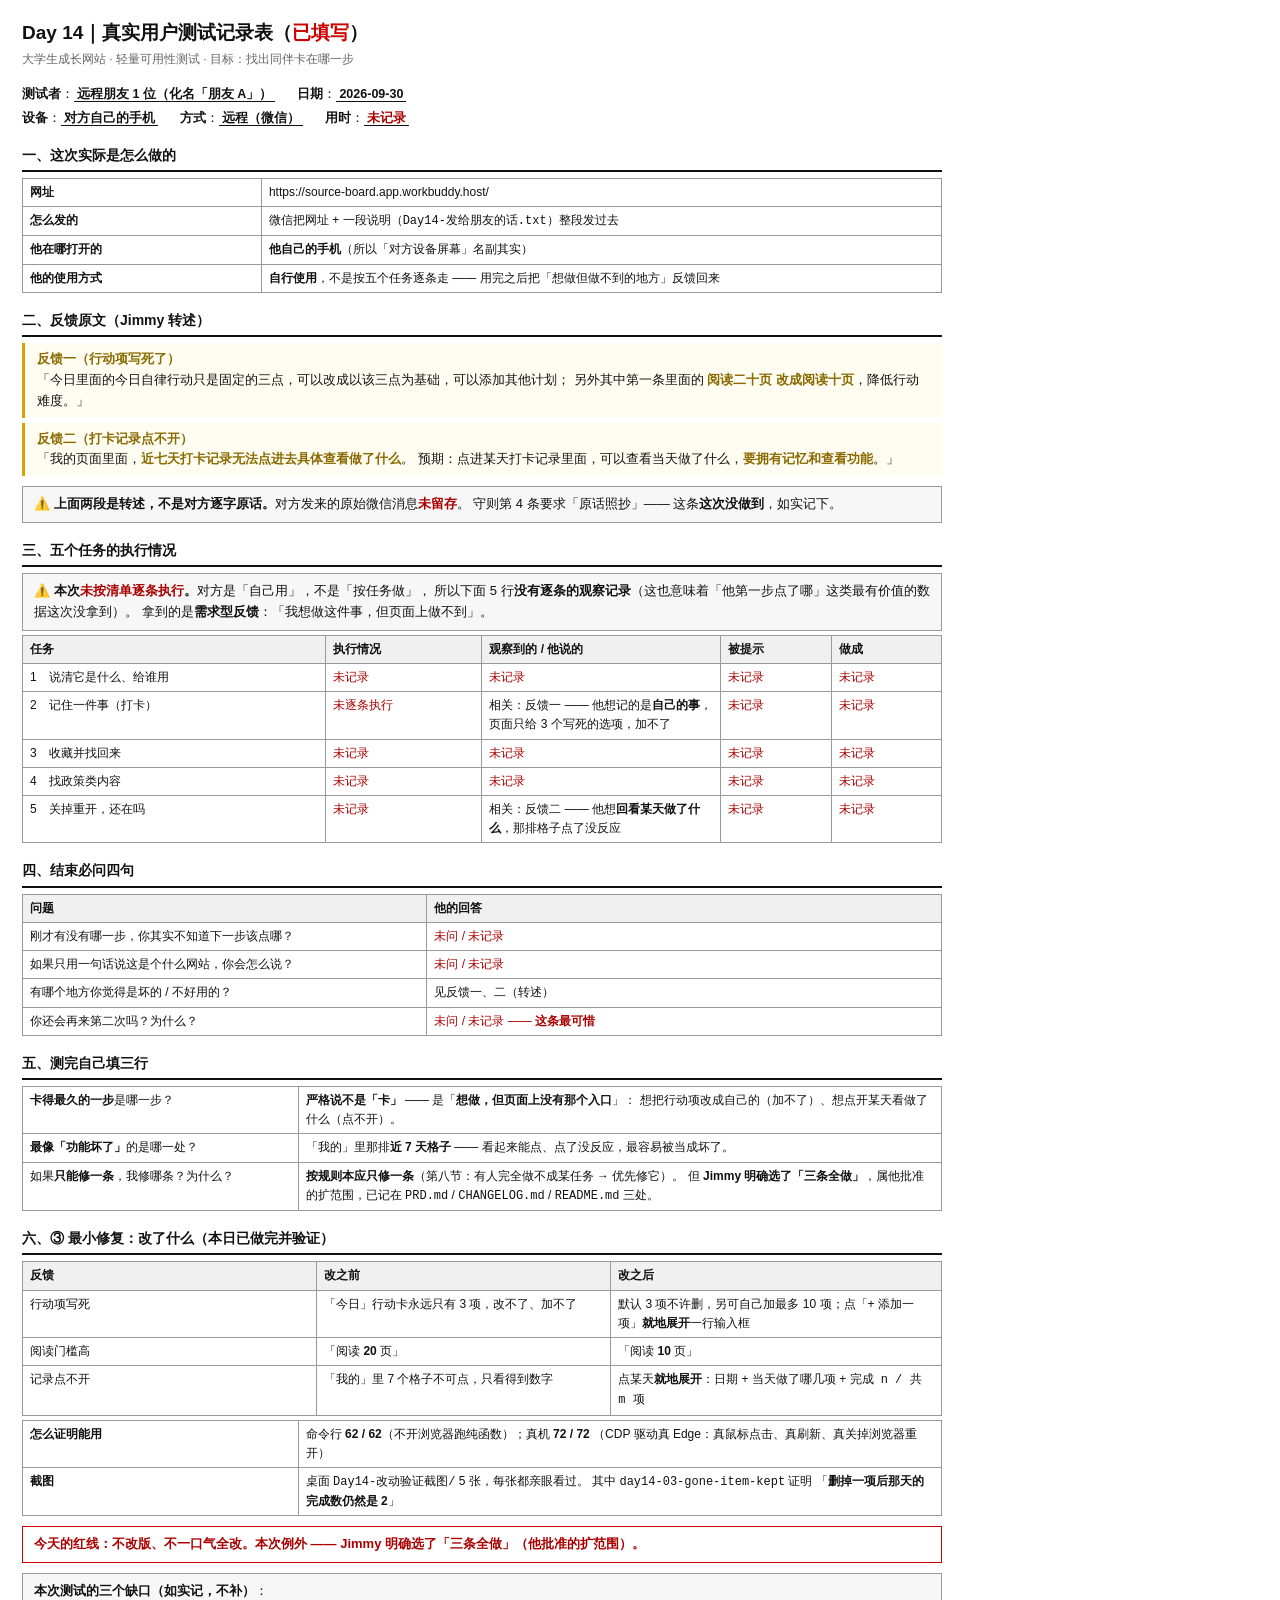
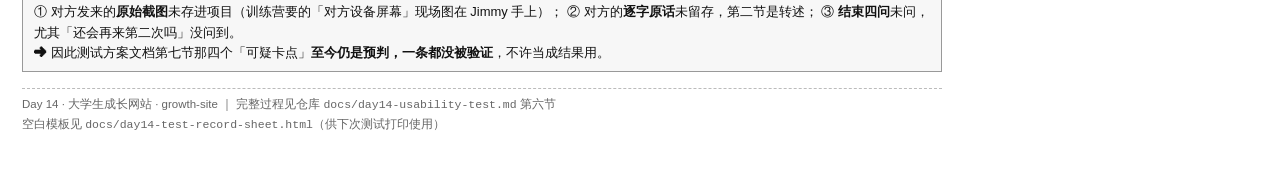
==== docs/day14-test-record-filled.html @ 6cd75ec1 "Day 14｜真人测试结果归档 ＋ 修正 AGENTS.md 一句过时的话 改了什么：AGENTS.md 升 v1.1，只改第 4 条第 11 项 —— 原文写「界面上没有任何删除入口」，而昨天加了第" ====
<!DOCTYPE html>
<html lang="zh-CN">
<head>
<meta charset="UTF-8">
<title>Day 14｜真实用户测试记录表（已填写）</title>
<style>
  /* 这一份要能直接截图 / 打印，所以强制走浅色底。 */
  html, body { background: #fff; color: #111; }
  body {
    font-family: "Microsoft YaHei", "PingFang SC", "Segoe UI", sans-serif;
    font-size: 13px; line-height: 1.6;
    margin: 0; padding: 18px 22px 30px;
    max-width: 920px;
  }
  h1 { font-size: 19px; margin: 0 0 2px; }
  .sub { color: #666; font-size: 12px; margin: 0 0 14px; }
  h2 {
    font-size: 14px; margin: 16px 0 6px; padding-bottom: 4px;
    border-bottom: 2px solid #111;
  }
  .meta-line { display: flex; gap: 22px; flex-wrap: wrap; font-size: 12.5px; margin-bottom: 4px; }
  .fill { font-weight: 700; border-bottom: 1px solid #111; padding: 0 3px; }
  table { border-collapse: collapse; width: 100%; margin-top: 4px; }
  th, td { border: 1px solid #999; padding: 4px 7px; vertical-align: top; font-size: 12px; }
  th { background: #f0f0f0; font-weight: 600; text-align: left; }
  .quote { background: #fffdf2; border-left: 3px solid #d9a300; padding: 6px 12px; margin: 5px 0; }
  .quote b { color: #8a6a00; }
  .warn { border: 1px solid #c00; color: #a00; padding: 7px 11px; margin-top: 10px; font-weight: 600; }
  .note { border: 1px solid #999; background: #f7f7f7; padding: 7px 11px; margin-top: 10px; }
  .key { color: #a00; font-weight: 700; }
  .miss { color: #a00; }
  .foot { margin-top: 16px; font-size: 11.5px; color: #666; border-top: 1px dashed #bbb; padding-top: 6px; }
  @media print {
    body { padding: 0 10mm; font-size: 12px; }
    tr { page-break-inside: avoid; }
  }
</style>
</head>
<body>

<h1>Day 14｜真实用户测试记录表（<span style="color:#c00">已填写</span>）</h1>
<p class="sub">大学生成长网站 · 轻量可用性测试 · 目标：找出同伴卡在哪一步</p>

<div class="meta-line">
  <span><b>测试者</b>：<span class="fill">远程朋友 1 位（化名「朋友 A」）</span></span>
  <span><b>日期</b>：<span class="fill">2026-09-30</span></span>
</div>
<div class="meta-line">
  <span><b>设备</b>：<span class="fill">对方自己的手机</span></span>
  <span><b>方式</b>：<span class="fill">远程（微信）</span></span>
  <span><b>用时</b>：<span class="fill miss">未记录</span></span>
</div>

<h2>一、这次实际是怎么做的</h2>
<table>
  <tbody>
    <tr><td style="width:26%"><b>网址</b></td><td>https://source-board.app.workbuddy.host/</td></tr>
    <tr><td><b>怎么发的</b></td><td>微信把网址 + 一段说明（<code>Day14-发给朋友的话.txt</code>）整段发过去</td></tr>
    <tr><td><b>他在哪打开的</b></td><td><b>他自己的手机</b>（所以「对方设备屏幕」名副其实）</td></tr>
    <tr><td><b>他的使用方式</b></td><td><b>自行使用</b>，不是按五个任务逐条走 —— 用完之后把「想做但做不到的地方」反馈回来</td></tr>
  </tbody>
</table>

<h2>二、反馈原文（Jimmy 转述）</h2>
<div class="quote">
  <b>反馈一（行动项写死了）</b><br>
  「今日里面的今日自律行动只是固定的三点，可以改成以该三点为基础，可以添加其他计划；
  另外其中第一条里面的 <b>阅读二十页 改成阅读十页</b>，降低行动难度。」
</div>
<div class="quote">
  <b>反馈二（打卡记录点不开）</b><br>
  「我的页面里面，<b>近七天打卡记录无法点进去具体查看做了什么</b>。
  预期：点进某天打卡记录里面，可以查看当天做了什么，<b>要拥有记忆和查看功能</b>。」
</div>
<div class="note">
  ⚠️ <b>上面两段是转述，不是对方逐字原话。</b>对方发来的原始微信消息<b class="miss">未留存</b>。
  守则第 4 条要求「原话照抄」—— 这条<b>这次没做到</b>，如实记下。
</div>

<h2>三、五个任务的执行情况</h2>
<div class="note" style="margin-top:4px">
  <b>⚠️ 本次<b class="miss">未按清单逐条执行</b>。</b>对方是「自己用」，不是「按任务做」，
  所以下面 5 行<b>没有逐条的观察记录</b>（这也意味着「他第一步点了哪」这类最有价值的数据这次没拿到）。
  拿到的是<b>需求型反馈</b>：「我想做这件事，但页面上做不到」。
</div>
<table>
  <thead>
    <tr>
      <th style="width:33%">任务</th>
      <th style="width:17%">执行情况</th>
      <th style="width:26%">观察到的 / 他说的</th>
      <th style="width:12%">被提示</th>
      <th style="width:12%">做成</th>
    </tr>
  </thead>
  <tbody>
    <tr>
      <td>1　说清它是什么、给谁用</td>
      <td class="miss">未记录</td>
      <td class="miss">未记录</td>
      <td class="miss">未记录</td>
      <td class="miss">未记录</td>
    </tr>
    <tr>
      <td>2　记住一件事（打卡）</td>
      <td class="miss">未逐条执行</td>
      <td>相关：反馈一 —— 他想记的是<b>自己的事</b>，页面只给 3 个写死的选项，加不了</td>
      <td class="miss">未记录</td>
      <td class="miss">未记录</td>
    </tr>
    <tr>
      <td>3　收藏并找回来</td>
      <td class="miss">未记录</td>
      <td class="miss">未记录</td>
      <td class="miss">未记录</td>
      <td class="miss">未记录</td>
    </tr>
    <tr>
      <td>4　找政策类内容</td>
      <td class="miss">未记录</td>
      <td class="miss">未记录</td>
      <td class="miss">未记录</td>
      <td class="miss">未记录</td>
    </tr>
    <tr>
      <td>5　关掉重开，还在吗</td>
      <td class="miss">未记录</td>
      <td>相关：反馈二 —— 他想<b>回看某天做了什么</b>，那排格子点了没反应</td>
      <td class="miss">未记录</td>
      <td class="miss">未记录</td>
    </tr>
  </tbody>
</table>

<h2>四、结束必问四句</h2>
<table>
  <thead>
    <tr><th style="width:44%">问题</th><th>他的回答</th></tr>
  </thead>
  <tbody>
    <tr><td>刚才有没有哪一步，你其实不知道下一步该点哪？</td><td class="miss">未问 / 未记录</td></tr>
    <tr><td>如果只用一句话说这是个什么网站，你会怎么说？</td><td class="miss">未问 / 未记录</td></tr>
    <tr><td>有哪个地方你觉得是坏的 / 不好用的？</td><td>见反馈一、二（转述）</td></tr>
    <tr><td>你还会再来第二次吗？为什么？</td><td class="miss">未问 / 未记录 —— <b>这条最可惜</b></td></tr>
  </tbody>
</table>

<h2>五、测完自己填三行</h2>
<table>
  <tbody>
    <tr><td style="width:30%"><b>卡得最久的一步</b>是哪一步？</td>
        <td><b>严格说不是「卡」</b> —— 是「<b>想做，但页面上没有那个入口</b>」：
            想把行动项改成自己的（加不了）、想点开某天看做了什么（点不开）。</td></tr>
    <tr><td><b>最像「功能坏了」</b>的是哪一处？</td>
        <td>「我的」里那排<b>近 7 天格子</b> —— 看起来能点、点了没反应，最容易被当成坏了。</td></tr>
    <tr><td>如果<b>只能修一条</b>，我修哪条？为什么？</td>
        <td><b>按规则本应只修一条</b>（第八节：有人完全做不成某任务 → 优先修它）。
            但 <b>Jimmy 明确选了「三条全做」</b>，属他批准的扩范围，已记在
            <code>PRD.md</code> / <code>CHANGELOG.md</code> / <code>README.md</code> 三处。</td></tr>
  </tbody>
</table>

<h2>六、③ 最小修复：改了什么（本日已做完并验证）</h2>
<table>
  <thead>
    <tr><th style="width:32%">反馈</th><th style="width:32%">改之前</th><th>改之后</th></tr>
  </thead>
  <tbody>
    <tr><td>行动项写死</td><td>「今日」行动卡永远只有 3 项，改不了、加不了</td>
        <td>默认 3 项不许删，另可自己加最多 10 项；点「+ 添加一项」<b>就地展开</b>一行输入框</td></tr>
    <tr><td>阅读门槛高</td><td>「阅读 <b>20</b> 页」</td><td>「阅读 <b>10</b> 页」</td></tr>
    <tr><td>记录点不开</td><td>「我的」里 7 个格子不可点，只看得到数字</td>
        <td>点某天<b>就地展开</b>：日期 + 当天做了哪几项 + <code>完成 n / 共 m 项</code></td></tr>
  </tbody>
</table>
<table>
  <tbody>
    <tr><td style="width:30%"><b>怎么证明能用</b></td>
        <td>命令行 <b>62 / 62</b>（不开浏览器跑纯函数）；真机 <b>72 / 72</b>
            （CDP 驱动真 Edge：真鼠标点击、真刷新、真关掉浏览器重开）</td></tr>
    <tr><td><b>截图</b></td>
        <td>桌面 <code>Day14-改动验证截图/</code> 5 张，每张都亲眼看过。
            其中 <code>day14-03-gone-item-kept</code> 证明
            「<b>删掉一项后那天的完成数仍然是 2</b>」</td></tr>
  </tbody>
</table>

<div class="warn">
  今天的红线：不改版、不一口气全改。<b>本次例外</b> —— Jimmy 明确选了「三条全做」（他批准的扩范围）。
</div>

<div class="note">
  <b>本次测试的三个缺口（如实记，不补）</b>：<br>
  ① 对方发来的<b>原始截图</b>未存进项目（训练营要的「对方设备屏幕」现场图在 Jimmy 手上）；
  ② 对方的<b>逐字原话</b>未留存，第二节是转述；
  ③ <b>结束四问</b>未问，尤其「还会再来第二次吗」没问到。<br>
  ➜ 因此测试方案文档第七节那四个「可疑卡点」<b>至今仍是预判，一条都没被验证</b>，不许当成结果用。
</div>

<p class="foot">
  Day 14 · 大学生成长网站 · growth-site ｜ 完整过程见仓库 <code>docs/day14-usability-test.md</code> 第六节<br>
  空白模板见 <code>docs/day14-test-record-sheet.html</code>（供下次测试打印使用）
</p>

</body>
</html>
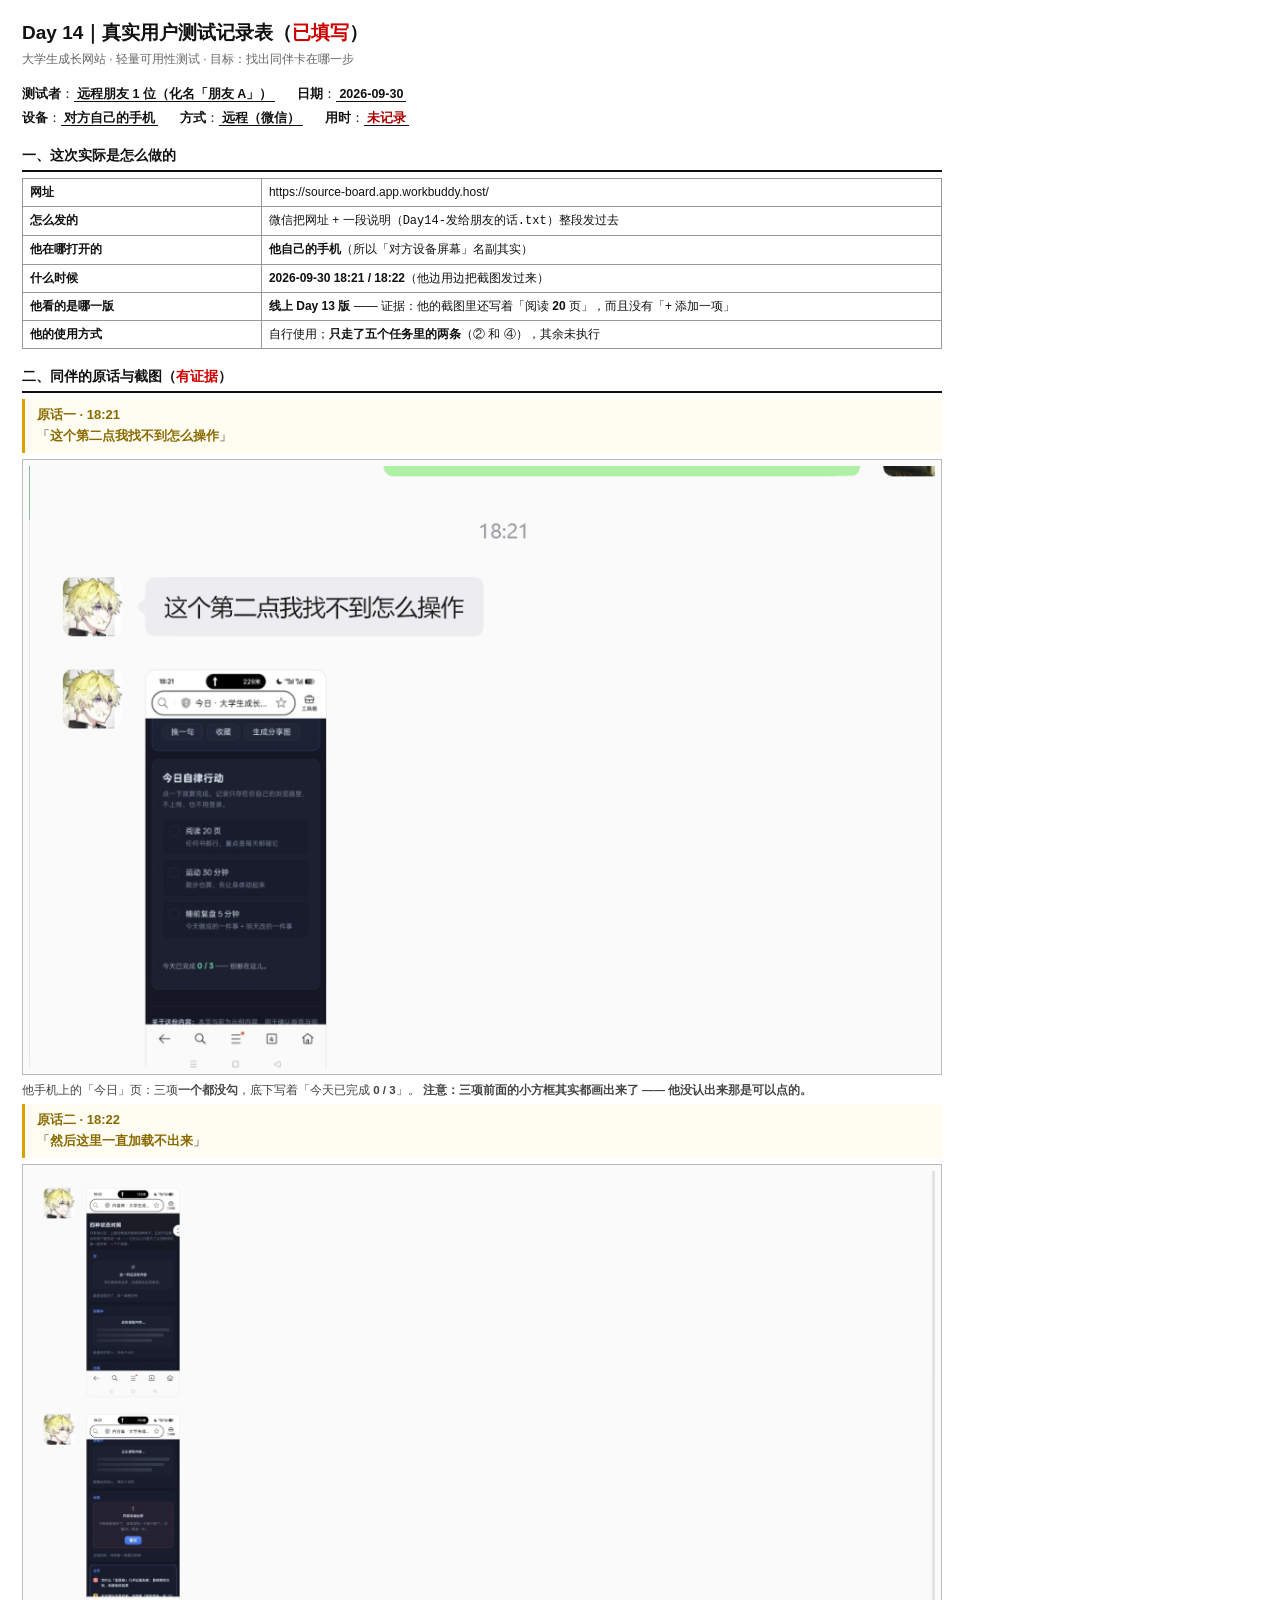
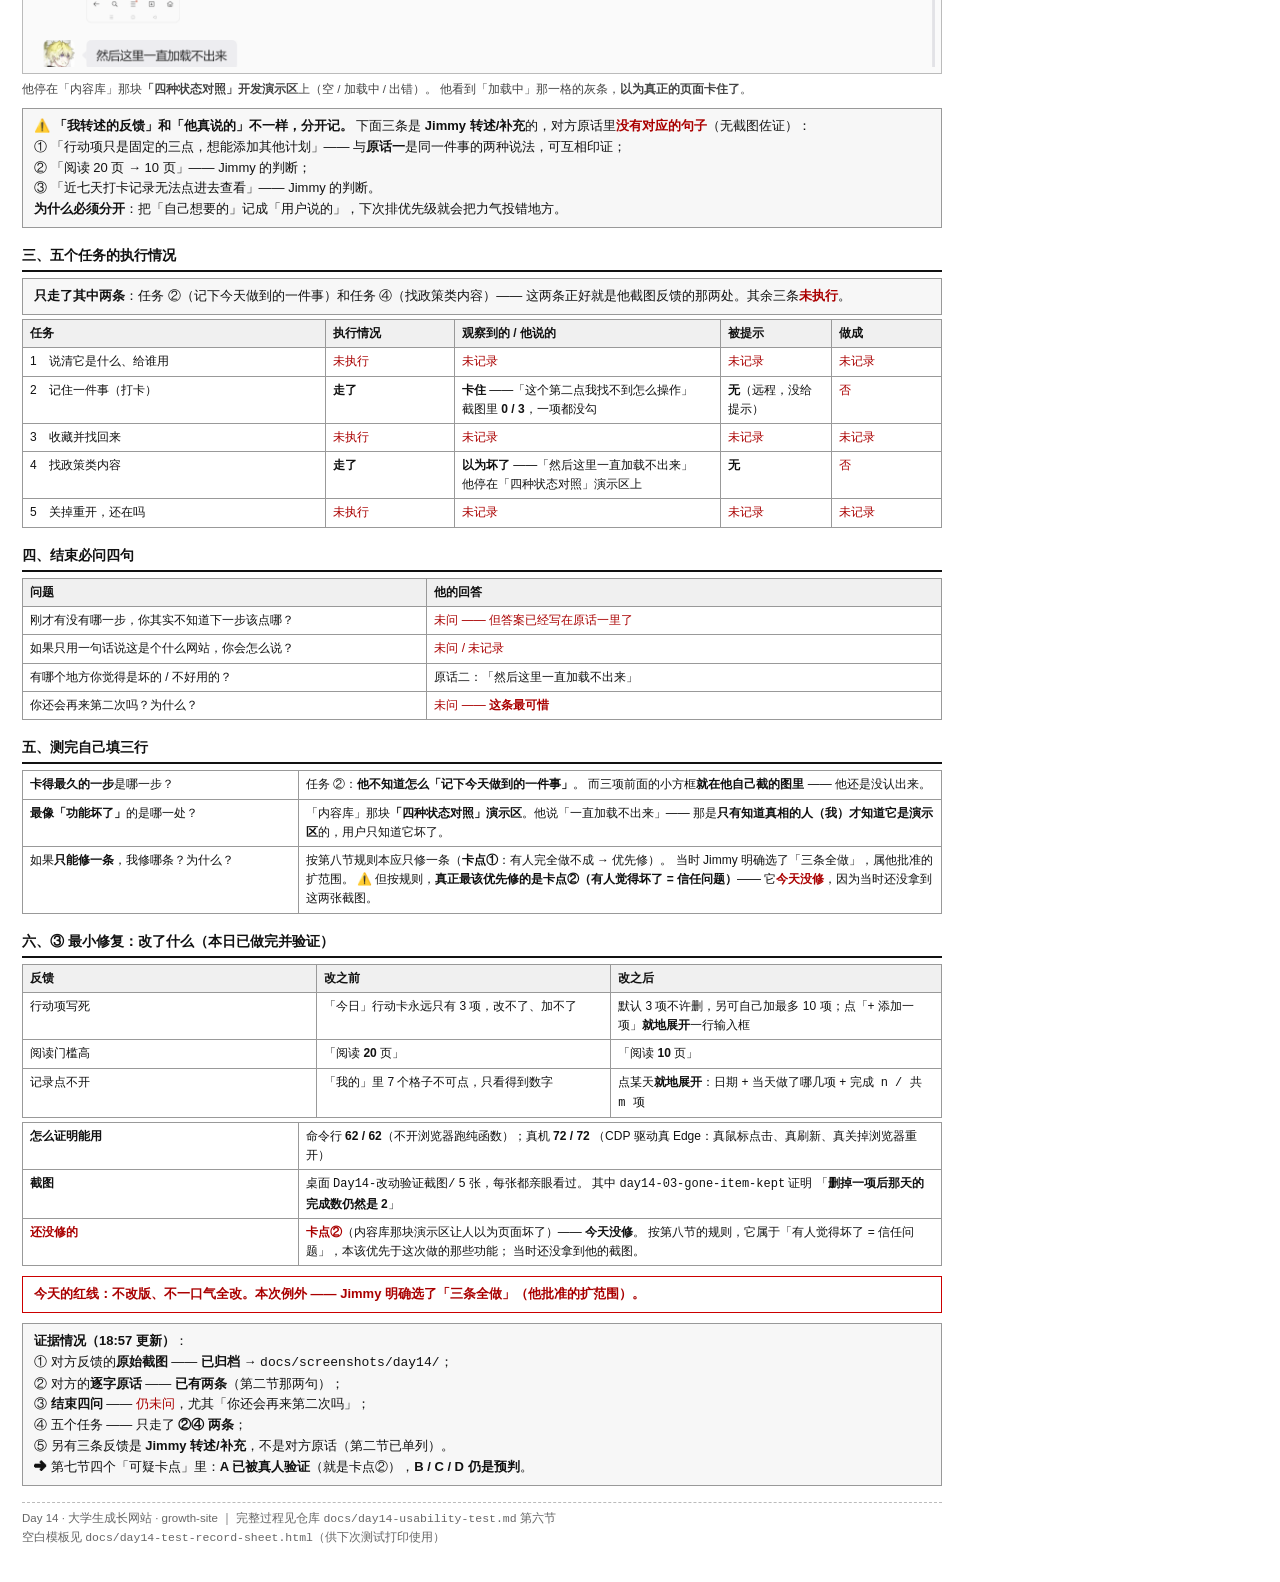
==== commit 8e8ee43e: "Day 14｜按朋友的原话更正测试记录 ＋ AGENTS.md 升 v1.2（发布改成默认） 改了什么：docs/day14-usability-test.md 第六节整节重写 —— 原来记的是「Ji" ====
--- a/docs/day14-test-record-filled.html
+++ b/docs/day14-test-record-filled.html
@@ -27,6 +27,9 @@
   .quote b { color: #8a6a00; }
   .warn { border: 1px solid #c00; color: #a00; padding: 7px 11px; margin-top: 10px; font-weight: 600; }
   .note { border: 1px solid #999; background: #f7f7f7; padding: 7px 11px; margin-top: 10px; }
+  .shot { border: 1px solid #bbb; padding: 6px; margin: 6px 0 0; background: #fafafa; }
+  .shot img { display: block; max-width: 100%; height: auto; }
+  .cap { font-size: 11.5px; color: #444; margin: 6px 0 0; }
   .key { color: #a00; font-weight: 700; }
   .miss { color: #a00; }
   .foot { margin-top: 16px; font-size: 11.5px; color: #666; border-top: 1px dashed #bbb; padding-top: 6px; }
@@ -57,38 +60,54 @@
     <tr><td style="width:26%"><b>网址</b></td><td>https://source-board.app.workbuddy.host/</td></tr>
     <tr><td><b>怎么发的</b></td><td>微信把网址 + 一段说明（<code>Day14-发给朋友的话.txt</code>）整段发过去</td></tr>
     <tr><td><b>他在哪打开的</b></td><td><b>他自己的手机</b>（所以「对方设备屏幕」名副其实）</td></tr>
-    <tr><td><b>他的使用方式</b></td><td><b>自行使用</b>，不是按五个任务逐条走 —— 用完之后把「想做但做不到的地方」反馈回来</td></tr>
-  </tbody>
-</table>
-
-<h2>二、反馈原文（Jimmy 转述）</h2>
+    <tr><td><b>什么时候</b></td><td><b>2026-09-30 18:21 / 18:22</b>（他边用边把截图发过来）</td></tr>
+    <tr><td><b>他看的是哪一版</b></td><td><b>线上 Day 13 版</b> —— 证据：他的截图里还写着「阅读 <b>20</b> 页」，而且没有「+ 添加一项」</td></tr>
+    <tr><td><b>他的使用方式</b></td><td>自行使用；<b>只走了五个任务里的两条</b>（② 和 ④），其余未执行</td></tr>
+  </tbody>
+</table>
+
+<h2>二、同伴的原话与截图（<span style="color:#c00">有证据</span>）</h2>
+
 <div class="quote">
-  <b>反馈一（行动项写死了）</b><br>
-  「今日里面的今日自律行动只是固定的三点，可以改成以该三点为基础，可以添加其他计划；
-  另外其中第一条里面的 <b>阅读二十页 改成阅读十页</b>，降低行动难度。」
-</div>
+  <b>原话一 · 18:21</b><br>
+  「<b>这个第二点我找不到怎么操作</b>」
+</div>
+<div class="shot">
+  <img src="screenshots/day14/friend-01-action-cannot-find.png" alt="朋友发来的聊天与今日页截图">
+</div>
+<p class="cap">他手机上的「今日」页：三项<b>一个都没勾</b>，底下写着「今天已完成 <b>0 / 3</b>」。
+   <b>注意：三项前面的小方框其实都画出来了 —— 他没认出来那是可以点的。</b></p>
+
 <div class="quote">
-  <b>反馈二（打卡记录点不开）</b><br>
-  「我的页面里面，<b>近七天打卡记录无法点进去具体查看做了什么</b>。
-  预期：点进某天打卡记录里面，可以查看当天做了什么，<b>要拥有记忆和查看功能</b>。」
-</div>
+  <b>原话二 · 18:22</b><br>
+  「<b>然后这里一直加载不出来</b>」
+</div>
+<div class="shot">
+  <img src="screenshots/day14/friend-02-demo-stuck-loading.png" alt="朋友发来的内容库截图与他的原话">
+</div>
+<p class="cap">他停在「内容库」那块<b>「四种状态对照」开发演示区</b>上（空 / 加载中 / 出错）。
+   他看到「加载中」那一格的灰条，<b>以为真正的页面卡住了</b>。</p>
+
 <div class="note">
-  ⚠️ <b>上面两段是转述，不是对方逐字原话。</b>对方发来的原始微信消息<b class="miss">未留存</b>。
-  守则第 4 条要求「原话照抄」—— 这条<b>这次没做到</b>，如实记下。
+  ⚠️ <b>「我转述的反馈」和「他真说的」不一样，分开记。</b>
+  下面三条是 <b>Jimmy 转述/补充</b>的，对方原话里<b class="miss">没有对应的句子</b>（无截图佐证）：<br>
+  ① 「行动项只是固定的三点，想能添加其他计划」—— 与<b>原话一</b>是同一件事的两种说法，可互相印证；<br>
+  ② 「阅读 20 页 → 10 页」—— Jimmy 的判断；<br>
+  ③ 「近七天打卡记录无法点进去查看」—— Jimmy 的判断。<br>
+  <b>为什么必须分开</b>：把「自己想要的」记成「用户说的」，下次排优先级就会把力气投错地方。
 </div>
 
 <h2>三、五个任务的执行情况</h2>
 <div class="note" style="margin-top:4px">
-  <b>⚠️ 本次<b class="miss">未按清单逐条执行</b>。</b>对方是「自己用」，不是「按任务做」，
-  所以下面 5 行<b>没有逐条的观察记录</b>（这也意味着「他第一步点了哪」这类最有价值的数据这次没拿到）。
-  拿到的是<b>需求型反馈</b>：「我想做这件事，但页面上做不到」。
+  <b>只走了其中两条</b>：任务 ②（记下今天做到的一件事）和任务 ④（找政策类内容）——
+  这两条正好就是他截图反馈的那两处。其余三条<b class="miss">未执行</b>。
 </div>
 <table>
   <thead>
     <tr>
       <th style="width:33%">任务</th>
-      <th style="width:17%">执行情况</th>
-      <th style="width:26%">观察到的 / 他说的</th>
+      <th style="width:14%">执行情况</th>
+      <th style="width:29%">观察到的 / 他说的</th>
       <th style="width:12%">被提示</th>
       <th style="width:12%">做成</th>
     </tr>
@@ -96,36 +115,36 @@
   <tbody>
     <tr>
       <td>1　说清它是什么、给谁用</td>
-      <td class="miss">未记录</td>
+      <td class="miss">未执行</td>
       <td class="miss">未记录</td>
       <td class="miss">未记录</td>
       <td class="miss">未记录</td>
     </tr>
     <tr>
       <td>2　记住一件事（打卡）</td>
-      <td class="miss">未逐条执行</td>
-      <td>相关：反馈一 —— 他想记的是<b>自己的事</b>，页面只给 3 个写死的选项，加不了</td>
-      <td class="miss">未记录</td>
-      <td class="miss">未记录</td>
+      <td><b>走了</b></td>
+      <td><b>卡住</b> ——「这个第二点我找不到怎么操作」<br>截图里 <b>0 / 3</b>，一项都没勾</td>
+      <td><b>无</b>（远程，没给提示）</td>
+      <td class="miss">否</td>
     </tr>
     <tr>
       <td>3　收藏并找回来</td>
-      <td class="miss">未记录</td>
+      <td class="miss">未执行</td>
       <td class="miss">未记录</td>
       <td class="miss">未记录</td>
       <td class="miss">未记录</td>
     </tr>
     <tr>
       <td>4　找政策类内容</td>
-      <td class="miss">未记录</td>
-      <td class="miss">未记录</td>
-      <td class="miss">未记录</td>
-      <td class="miss">未记录</td>
+      <td><b>走了</b></td>
+      <td><b>以为坏了</b> ——「然后这里一直加载不出来」<br>他停在「四种状态对照」演示区上</td>
+      <td><b>无</b></td>
+      <td class="miss">否</td>
     </tr>
     <tr>
       <td>5　关掉重开，还在吗</td>
-      <td class="miss">未记录</td>
-      <td>相关：反馈二 —— 他想<b>回看某天做了什么</b>，那排格子点了没反应</td>
+      <td class="miss">未执行</td>
+      <td class="miss">未记录</td>
       <td class="miss">未记录</td>
       <td class="miss">未记录</td>
     </tr>
@@ -138,10 +157,10 @@
     <tr><th style="width:44%">问题</th><th>他的回答</th></tr>
   </thead>
   <tbody>
-    <tr><td>刚才有没有哪一步，你其实不知道下一步该点哪？</td><td class="miss">未问 / 未记录</td></tr>
+    <tr><td>刚才有没有哪一步，你其实不知道下一步该点哪？</td><td class="miss">未问 —— 但答案已经写在原话一里了</td></tr>
     <tr><td>如果只用一句话说这是个什么网站，你会怎么说？</td><td class="miss">未问 / 未记录</td></tr>
-    <tr><td>有哪个地方你觉得是坏的 / 不好用的？</td><td>见反馈一、二（转述）</td></tr>
-    <tr><td>你还会再来第二次吗？为什么？</td><td class="miss">未问 / 未记录 —— <b>这条最可惜</b></td></tr>
+    <tr><td>有哪个地方你觉得是坏的 / 不好用的？</td><td>原话二：「然后这里一直加载不出来」</td></tr>
+    <tr><td>你还会再来第二次吗？为什么？</td><td class="miss">未问 —— <b>这条最可惜</b></td></tr>
   </tbody>
 </table>
 
@@ -149,14 +168,16 @@
 <table>
   <tbody>
     <tr><td style="width:30%"><b>卡得最久的一步</b>是哪一步？</td>
-        <td><b>严格说不是「卡」</b> —— 是「<b>想做，但页面上没有那个入口</b>」：
-            想把行动项改成自己的（加不了）、想点开某天看做了什么（点不开）。</td></tr>
+        <td>任务 ②：<b>他不知道怎么「记下今天做到的一件事」</b>。
+            而三项前面的小方框<b>就在他自己截的图里</b> —— 他还是没认出来。</td></tr>
     <tr><td><b>最像「功能坏了」</b>的是哪一处？</td>
-        <td>「我的」里那排<b>近 7 天格子</b> —— 看起来能点、点了没反应，最容易被当成坏了。</td></tr>
+        <td>「内容库」那块<b>「四种状态对照」演示区</b>。他说「一直加载不出来」——
+            那是<b>只有知道真相的人（我）才知道它是演示区</b>的，用户只知道它坏了。</td></tr>
     <tr><td>如果<b>只能修一条</b>，我修哪条？为什么？</td>
-        <td><b>按规则本应只修一条</b>（第八节：有人完全做不成某任务 → 优先修它）。
-            但 <b>Jimmy 明确选了「三条全做」</b>，属他批准的扩范围，已记在
-            <code>PRD.md</code> / <code>CHANGELOG.md</code> / <code>README.md</code> 三处。</td></tr>
+        <td>按第八节规则本应只修一条（<b>卡点①</b>：有人完全做不成 → 优先修）。
+            当时 Jimmy 明确选了「三条全做」，属他批准的扩范围。
+            ⚠️ 但按规则，<b>真正最该优先修的是卡点②（有人觉得坏了 = 信任问题）</b>——
+            它<b class="miss">今天没修</b>，因为当时还没拿到这两张截图。</td></tr>
   </tbody>
 </table>
 
@@ -182,6 +203,10 @@
         <td>桌面 <code>Day14-改动验证截图/</code> 5 张，每张都亲眼看过。
             其中 <code>day14-03-gone-item-kept</code> 证明
             「<b>删掉一项后那天的完成数仍然是 2</b>」</td></tr>
+    <tr><td><b class="miss">还没修的</b></td>
+        <td><b class="miss">卡点②</b>（内容库那块演示区让人以为页面坏了）—— <b>今天没修</b>。
+            按第八节的规则，它属于「有人觉得坏了 = 信任问题」，本该优先于这次做的那些功能；
+            当时还没拿到他的截图。</td></tr>
   </tbody>
 </table>
 
@@ -190,11 +215,13 @@
 </div>
 
 <div class="note">
-  <b>本次测试的三个缺口（如实记，不补）</b>：<br>
-  ① 对方发来的<b>原始截图</b>未存进项目（训练营要的「对方设备屏幕」现场图在 Jimmy 手上）；
-  ② 对方的<b>逐字原话</b>未留存，第二节是转述；
-  ③ <b>结束四问</b>未问，尤其「还会再来第二次吗」没问到。<br>
-  ➜ 因此测试方案文档第七节那四个「可疑卡点」<b>至今仍是预判，一条都没被验证</b>，不许当成结果用。
+  <b>证据情况（18:57 更新）</b>：<br>
+  ① 对方反馈的<b>原始截图</b> —— <b>已归档</b> → <code>docs/screenshots/day14/</code>；<br>
+  ② 对方的<b>逐字原话</b> —— <b>已有两条</b>（第二节那两句）；<br>
+  ③ <b>结束四问</b> —— <span class="miss">仍未问</span>，尤其「你还会再来第二次吗」；<br>
+  ④ 五个任务 —— 只走了 <b>②④ 两条</b>；<br>
+  ⑤ 另有三条反馈是 <b>Jimmy 转述/补充</b>，不是对方原话（第二节已单列）。<br>
+  ➜ 第七节四个「可疑卡点」里：<b>A 已被真人验证</b>（就是卡点②），<b>B / C / D 仍是预判</b>。
 </div>
 
 <p class="foot">
